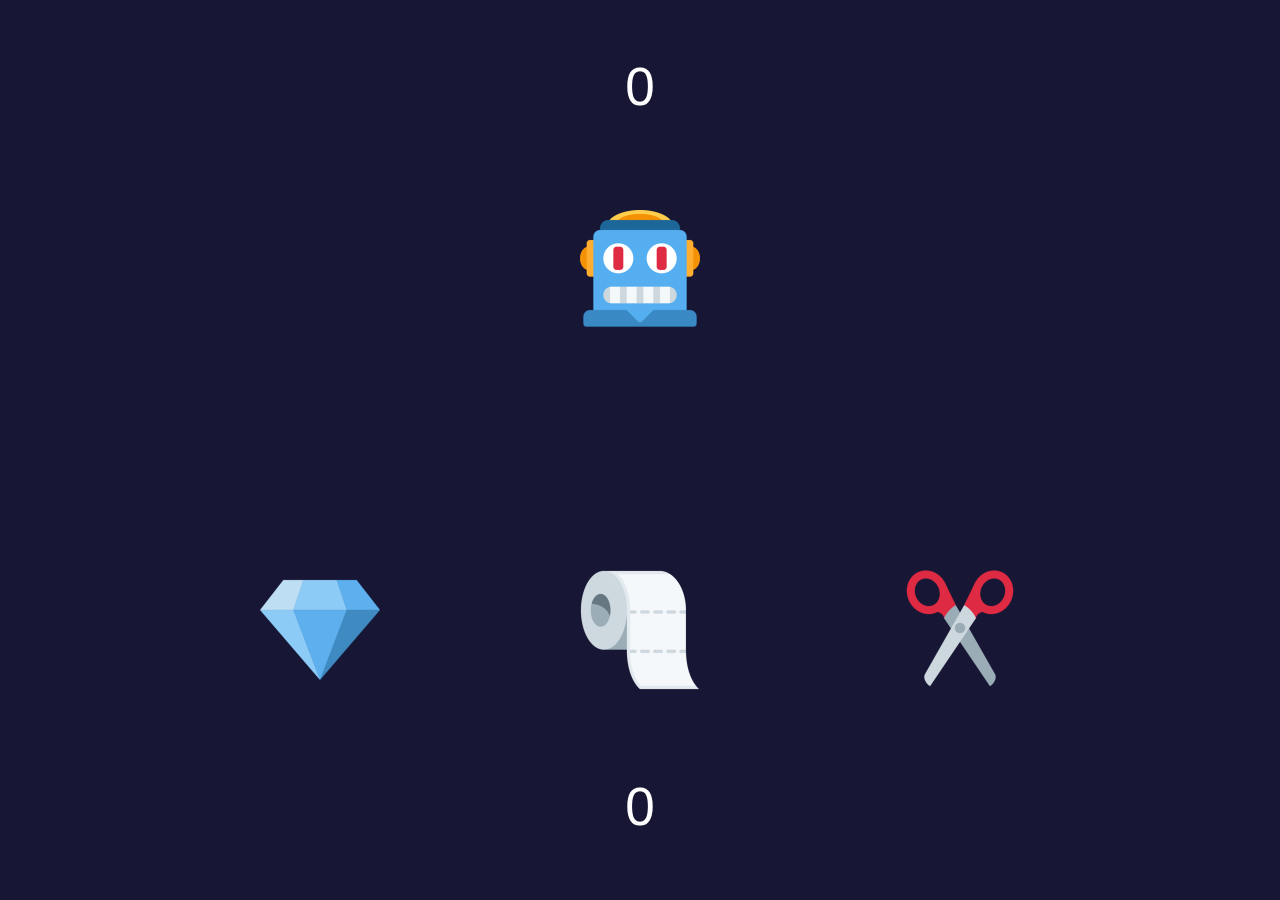
==== examples/beyond-rock-paper-scissors/index.html @ 661909a5 "classy rock-paper-scissors" ====
<!DOCTYPE html>
<html>
    <head>
        <meta charset="UTF-8">
        <title>p5.plaything - rock-paper-scissors</title>
        <meta name="viewport" content="width=device-width, initial-scale=1">
        <!-- Fullscreen Mode for web app -->
        <meta name="apple-mobile-web-app-capable" content="yes">
        <meta name="mobile-web-app-capable" content="yes">
        <link href="css/style.css" rel="stylesheet">

        <!-- load JS libraries -->
        <!-- <script src="lib/dat.gui.min.js"></script> -->
        <script src="lib/p5.js"></script>
        <script src="lib/p5.play.js"></script>

        <!-- load your JS -->
        <script src="game.js"></script>
        <script src="1_preload.js"></script>
        <script src="2_setup.js"></script>
        <script src="3_loop.js"></script>
    </head>
    <body>
    </body>
</html>
---- examples/beyond-rock-paper-scissors/css/style.css ----
html, body 
{
    height: 100%;
}

body
{
    background: rgb(23,23,53); 
    margin: 0;
    padding: 0;
    display: flex;
    align-items: center;
    justify-content: center;
}

.dg.a 
{
   float: none !important;
}
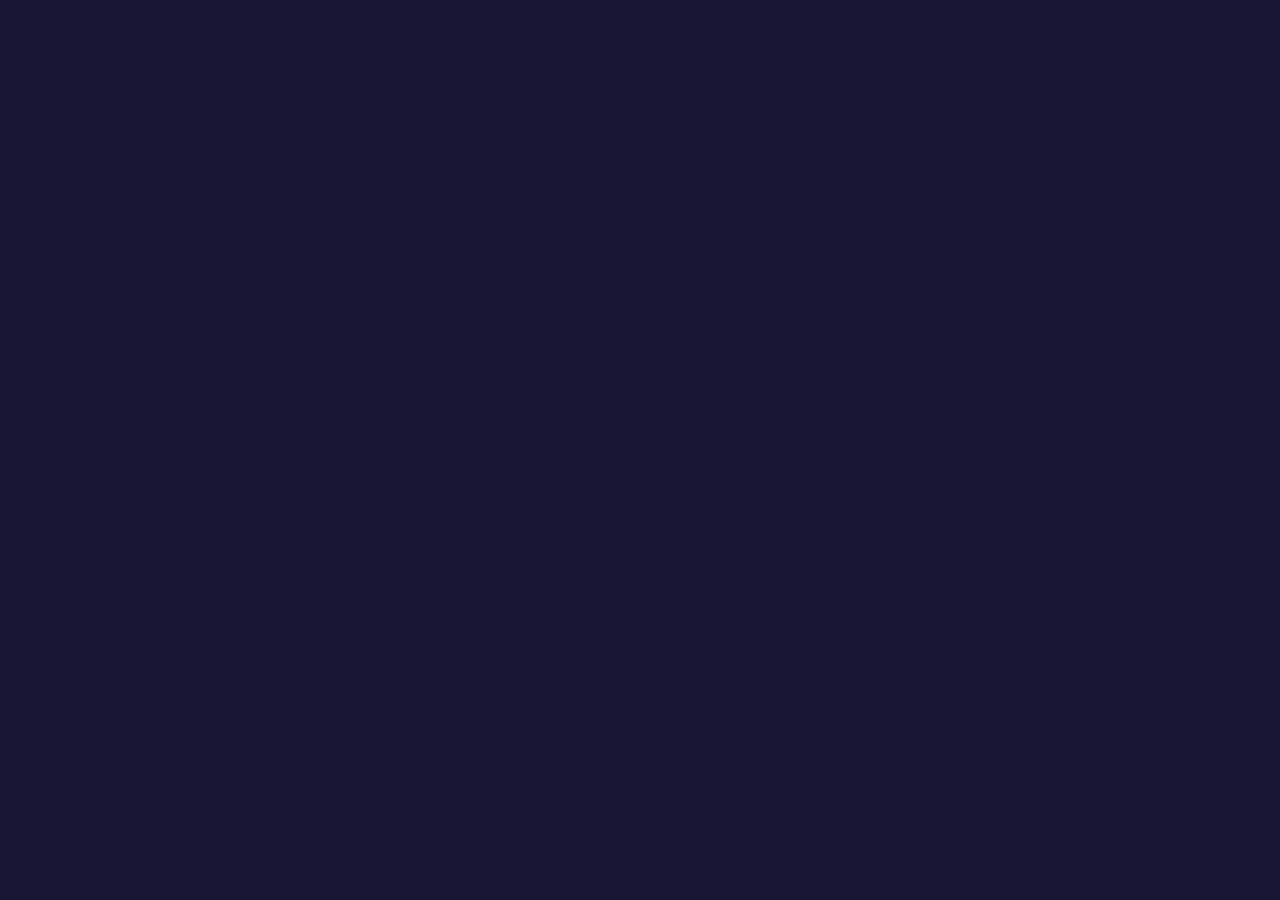
==== commit a10a1e29: "classier" ====
--- a/examples/beyond-rock-paper-scissors/index.html
+++ b/examples/beyond-rock-paper-scissors/index.html
@@ -15,7 +15,9 @@
         <script src="lib/p5.play.js"></script>
 
         <!-- load your JS -->
-        <script src="game.js"></script>
+        <script src="Player.js"></script>
+        <script src="GameElement.js"></script>
+        <script src="Game.js"></script>
         <script src="1_preload.js"></script>
         <script src="2_setup.js"></script>
         <script src="3_loop.js"></script>
